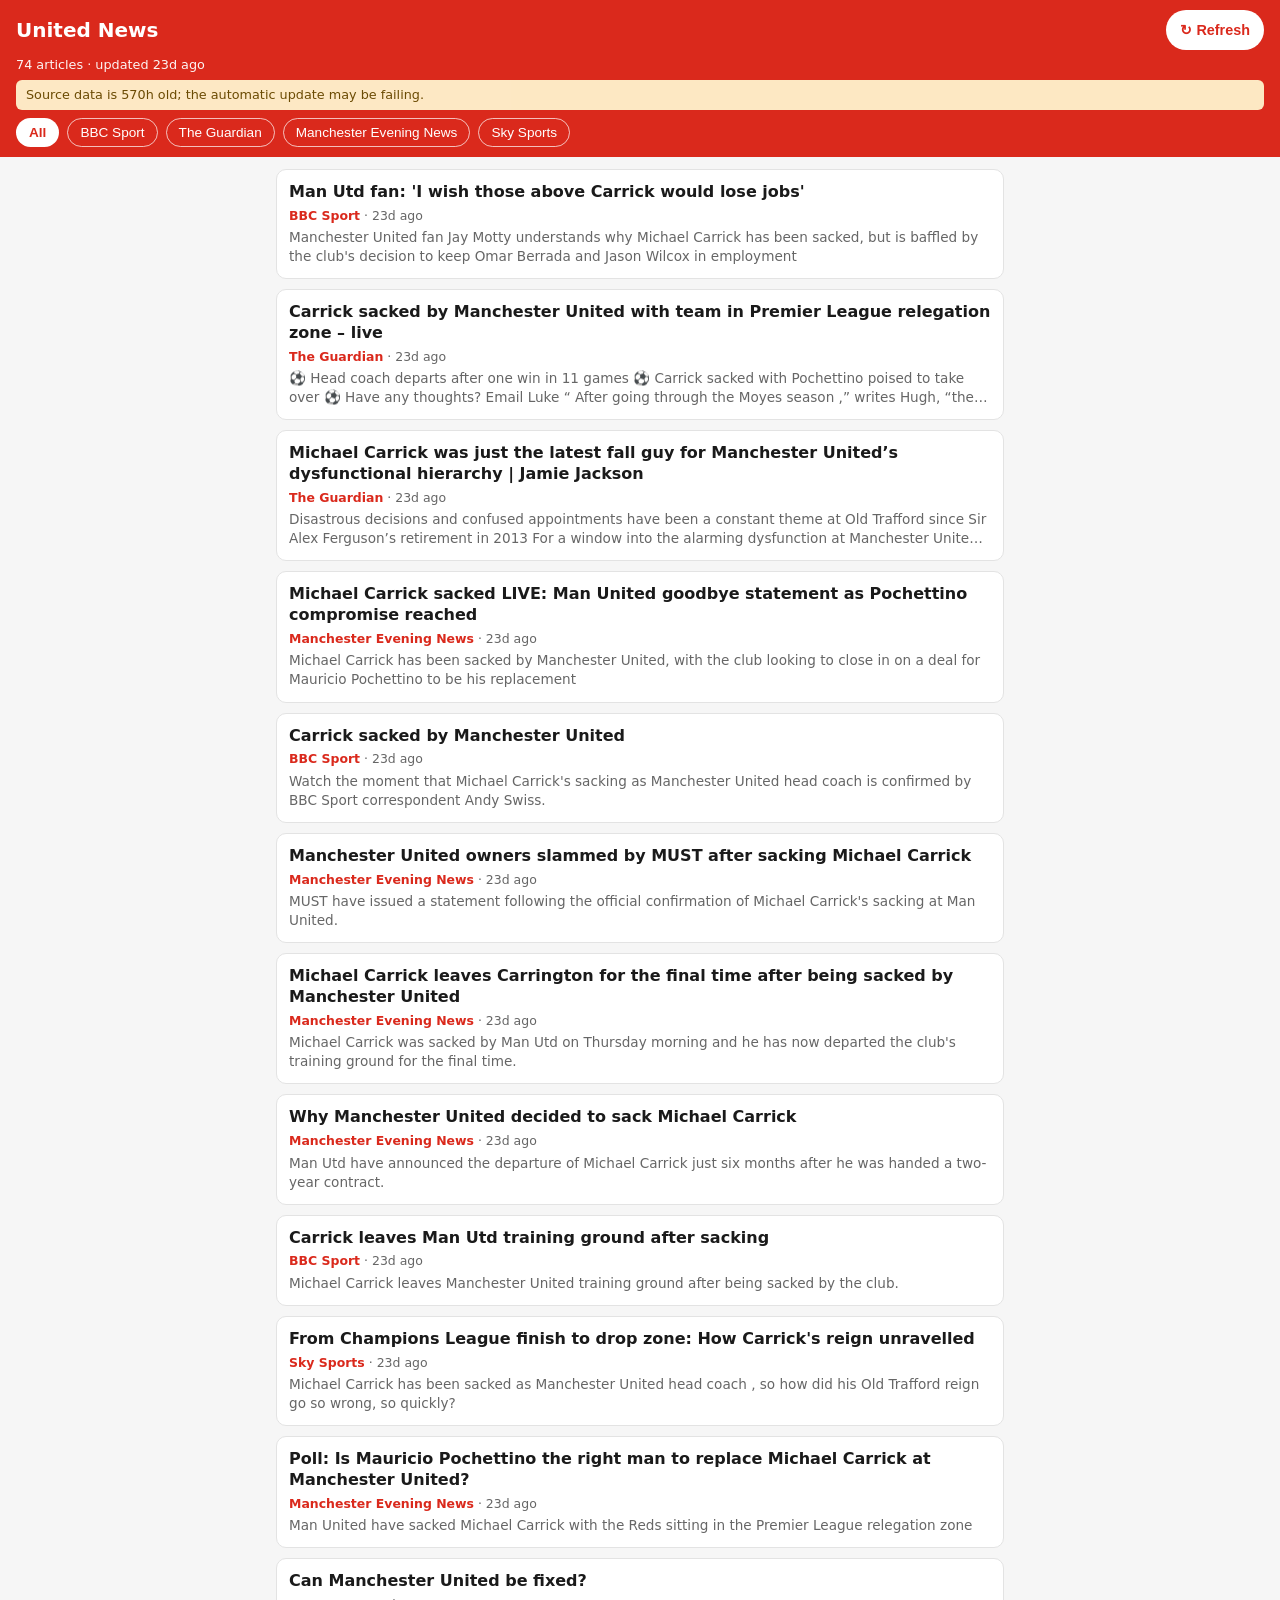
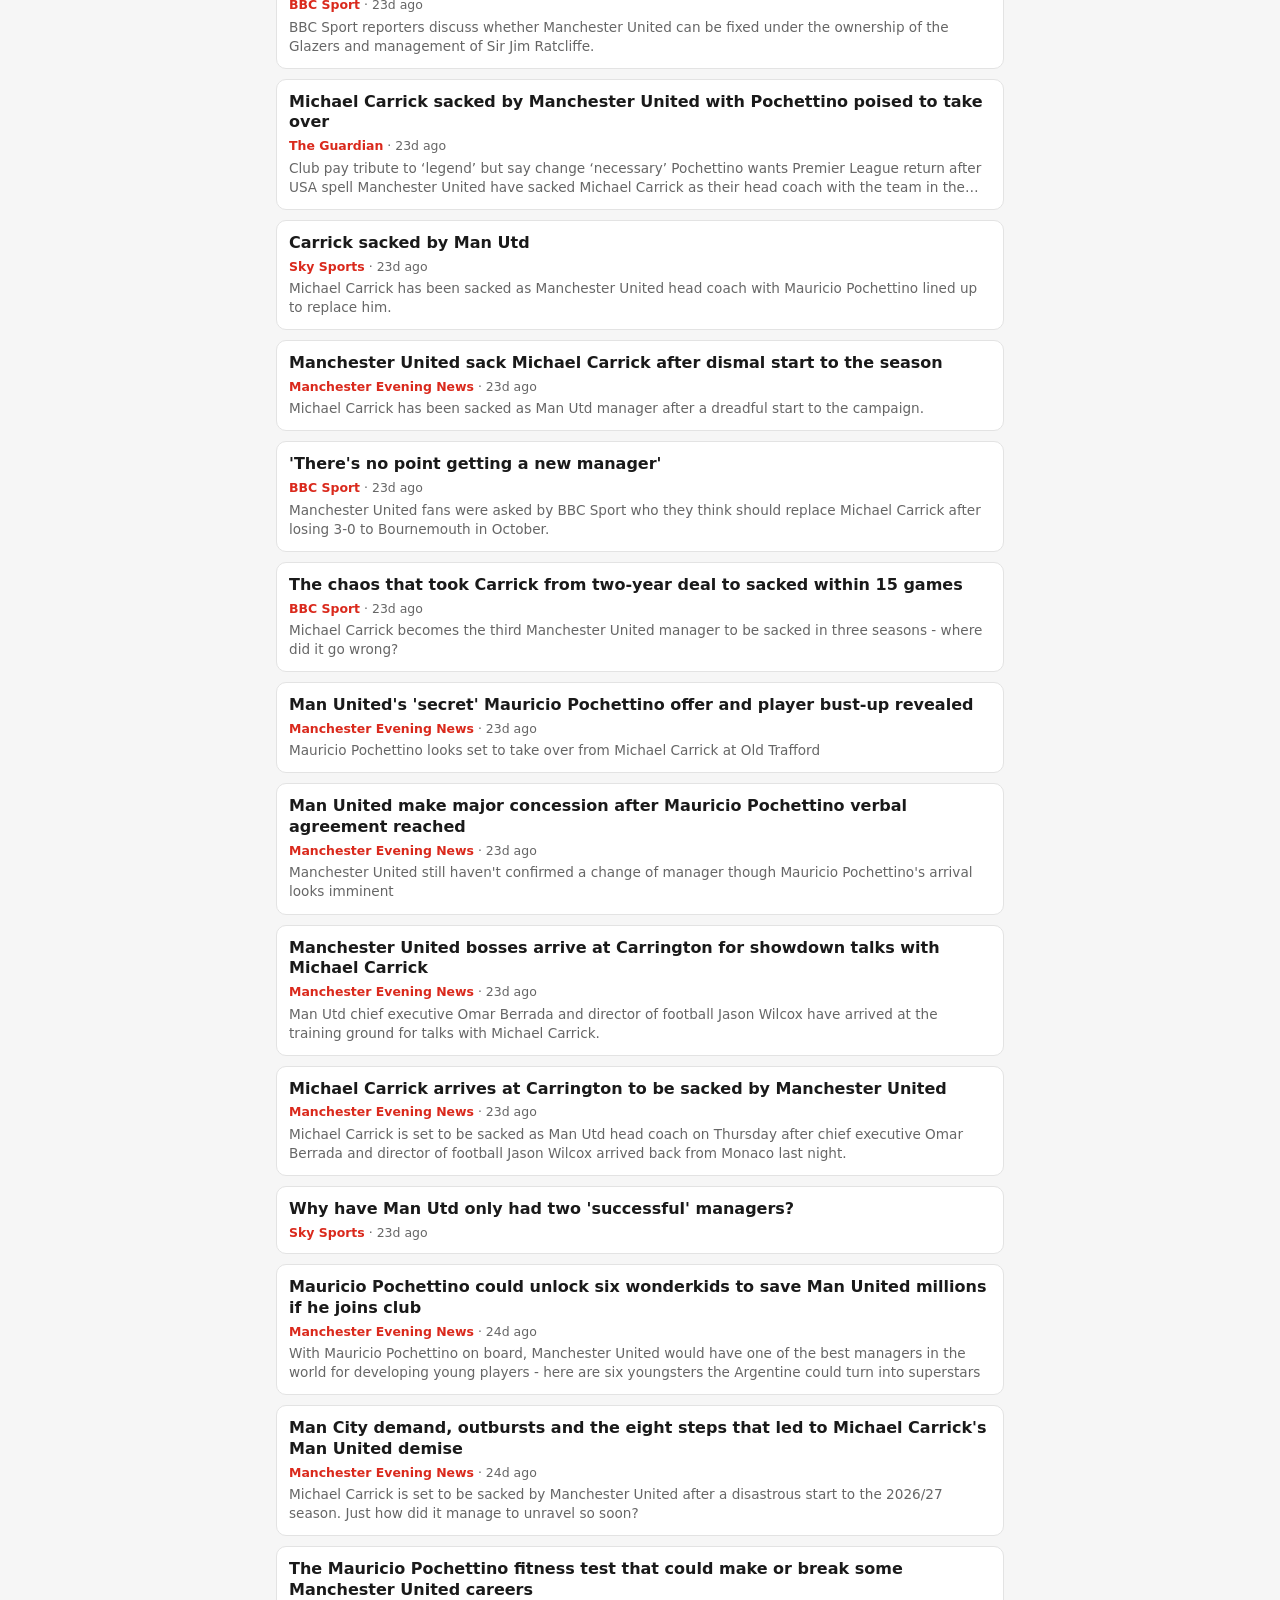
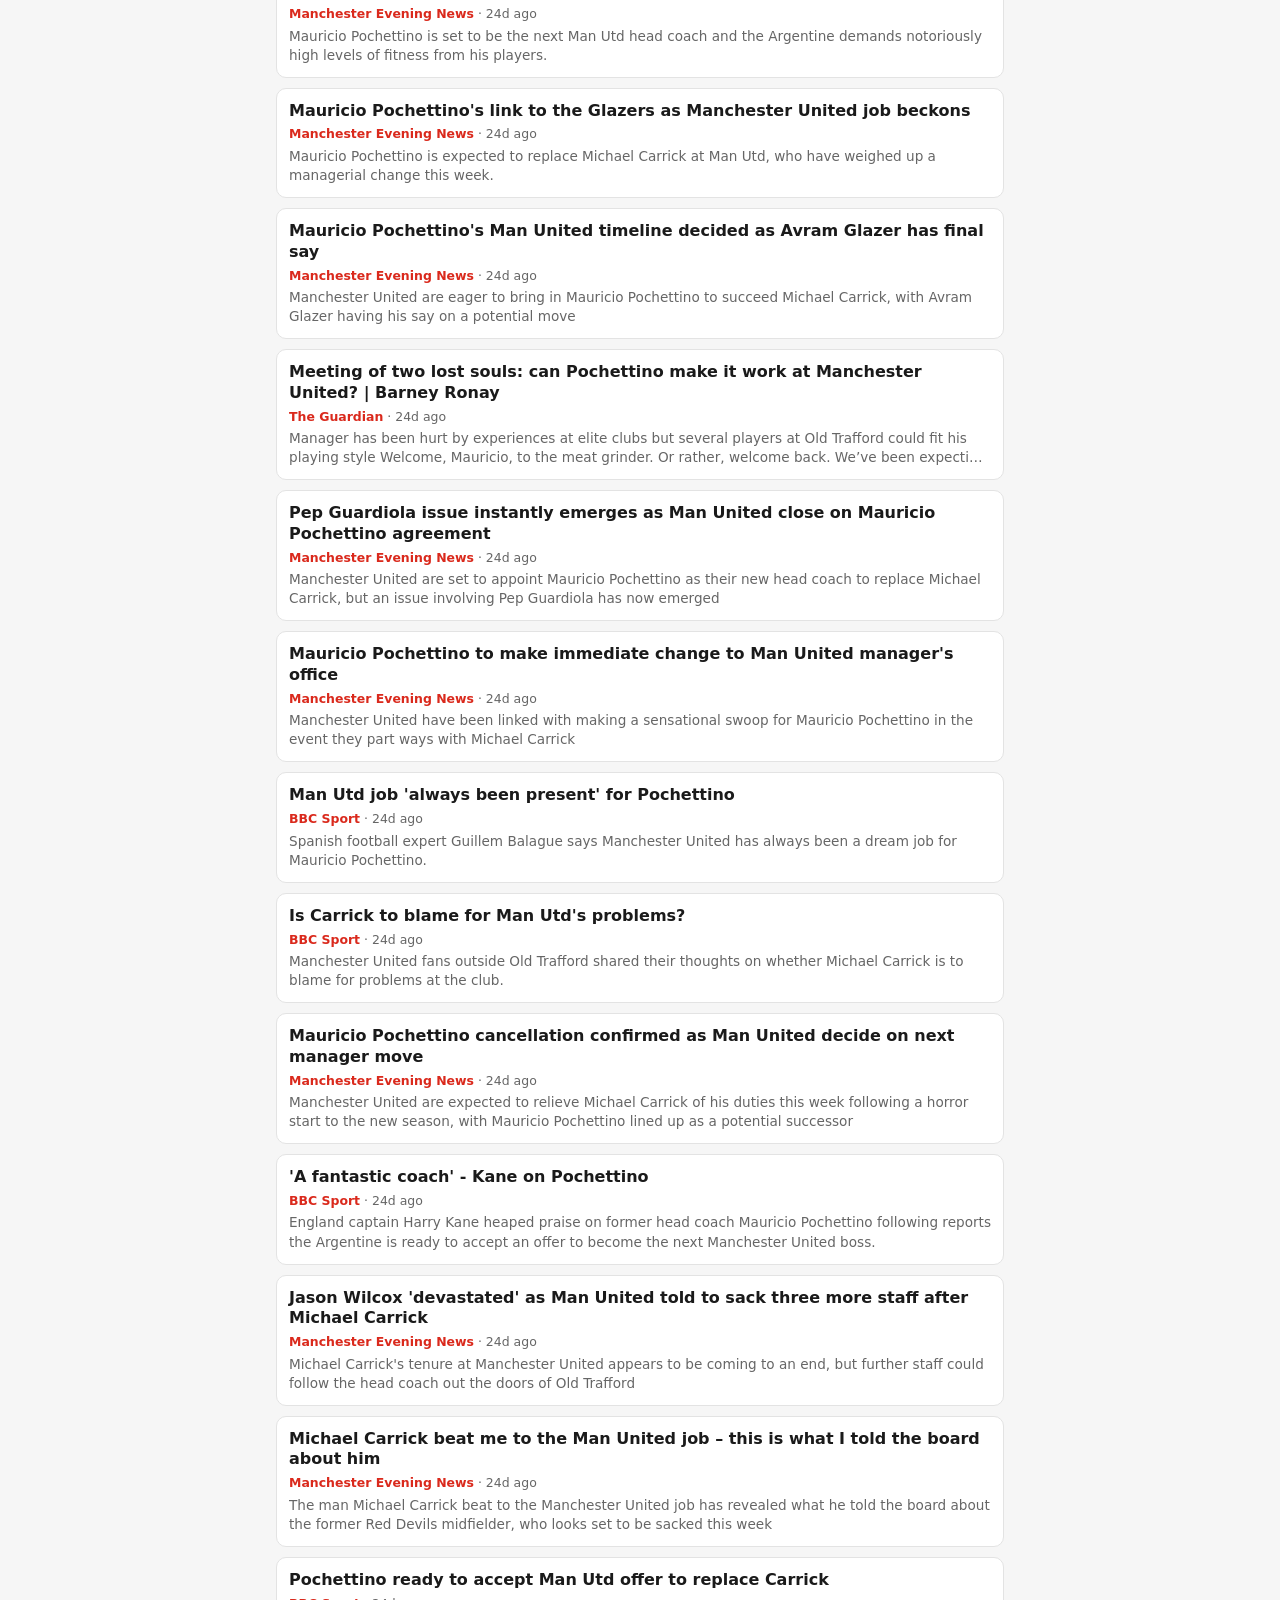
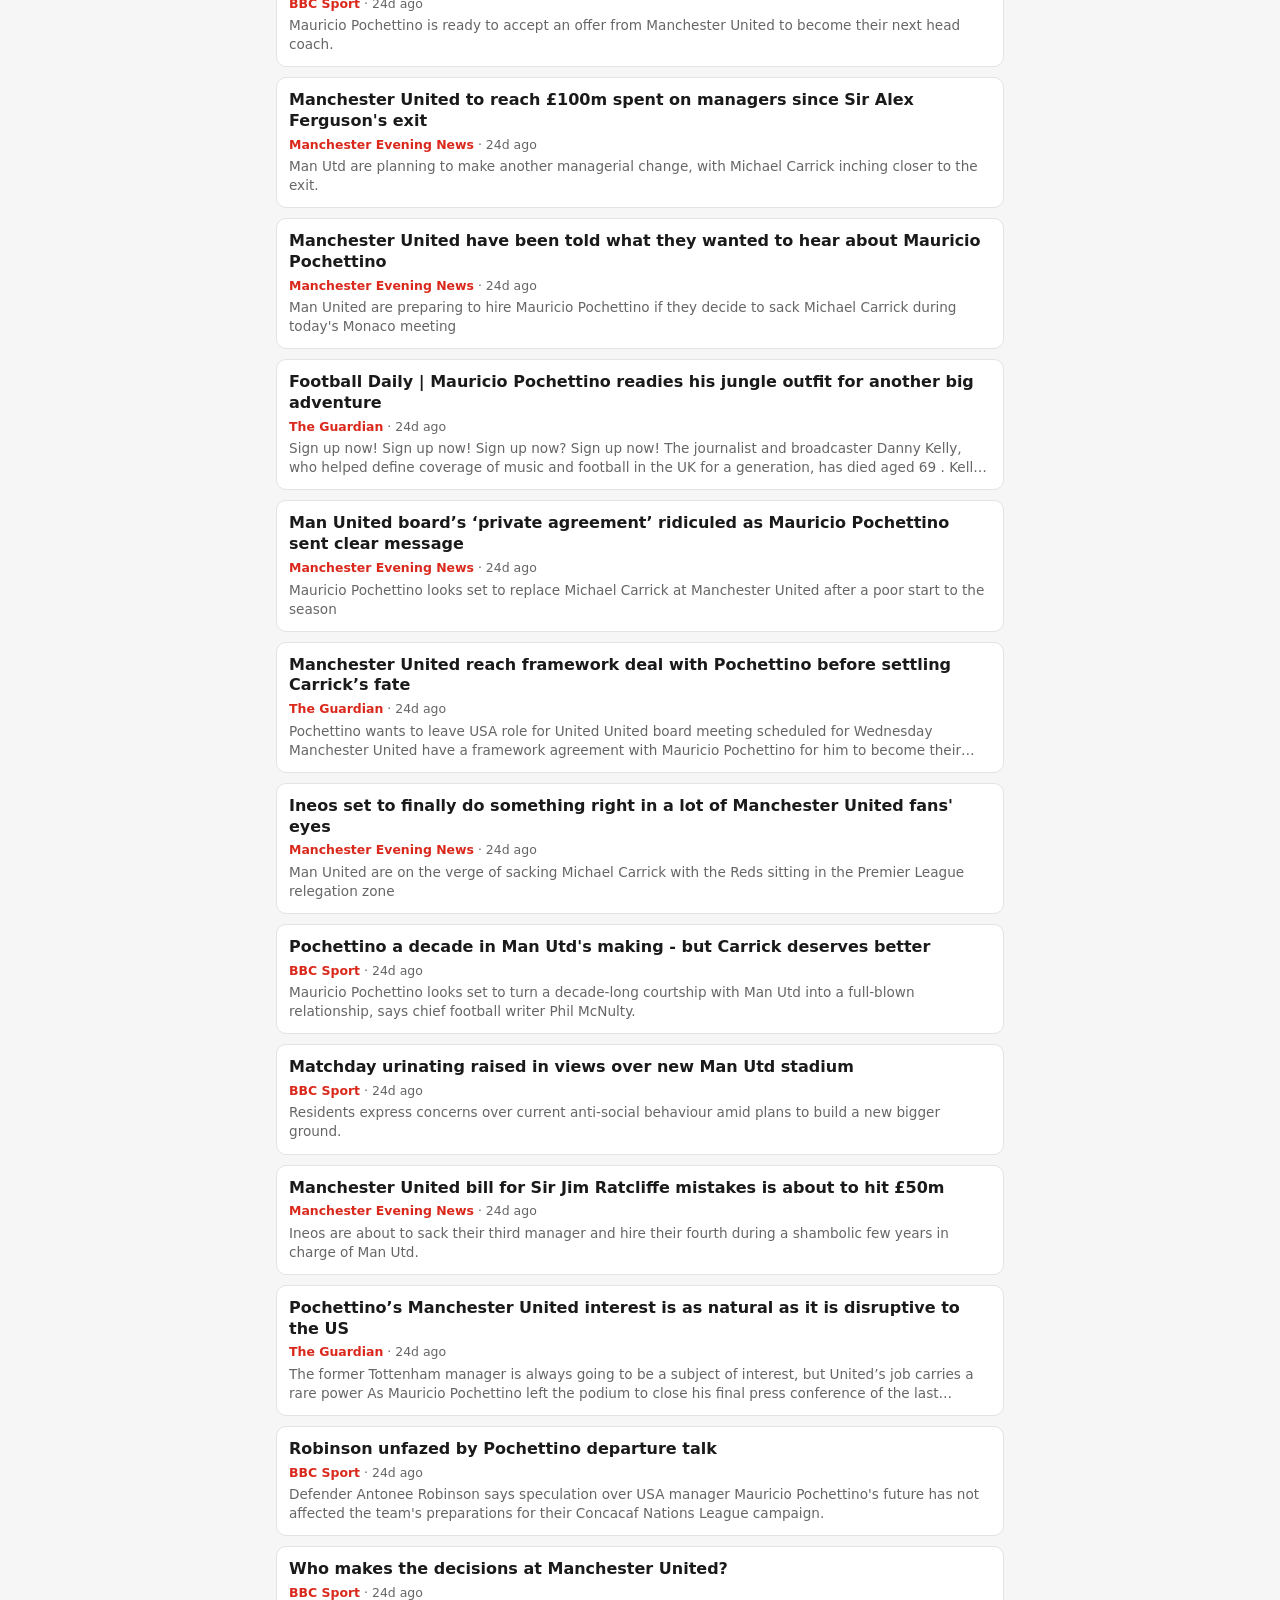
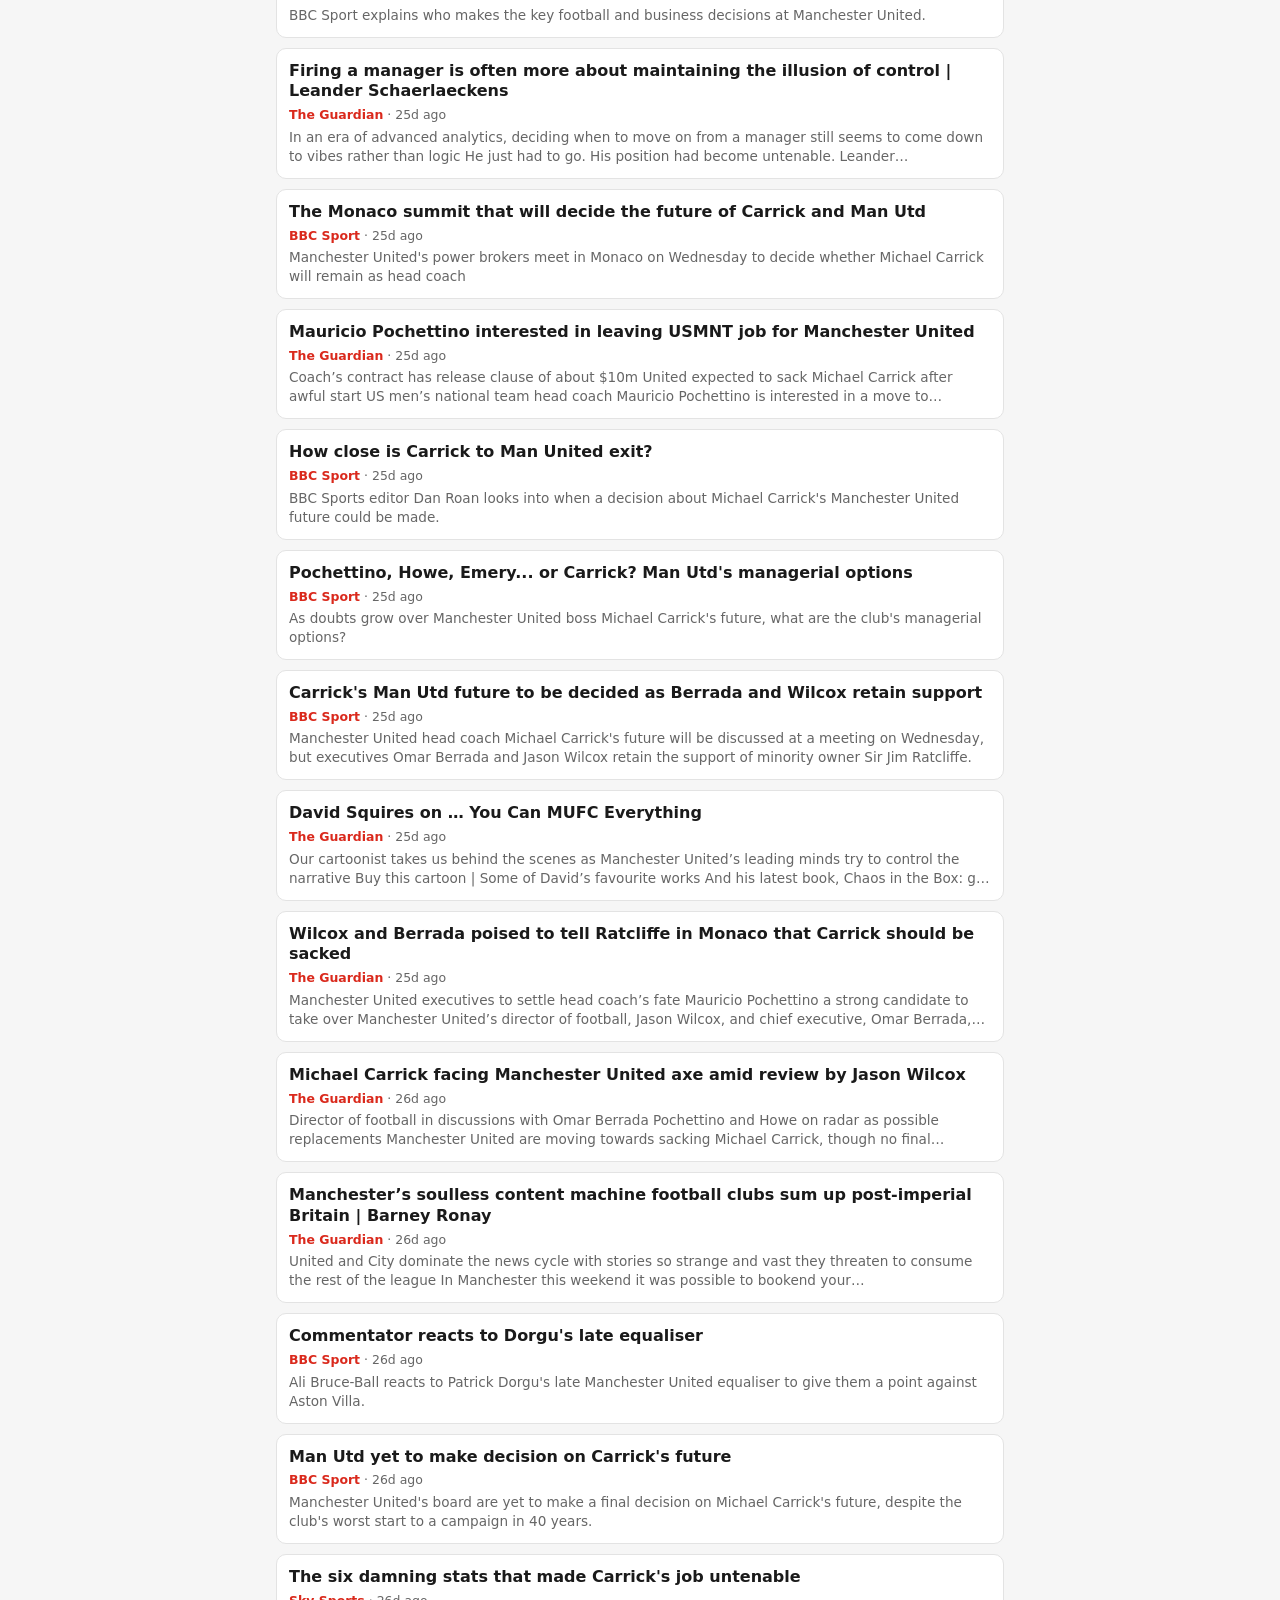
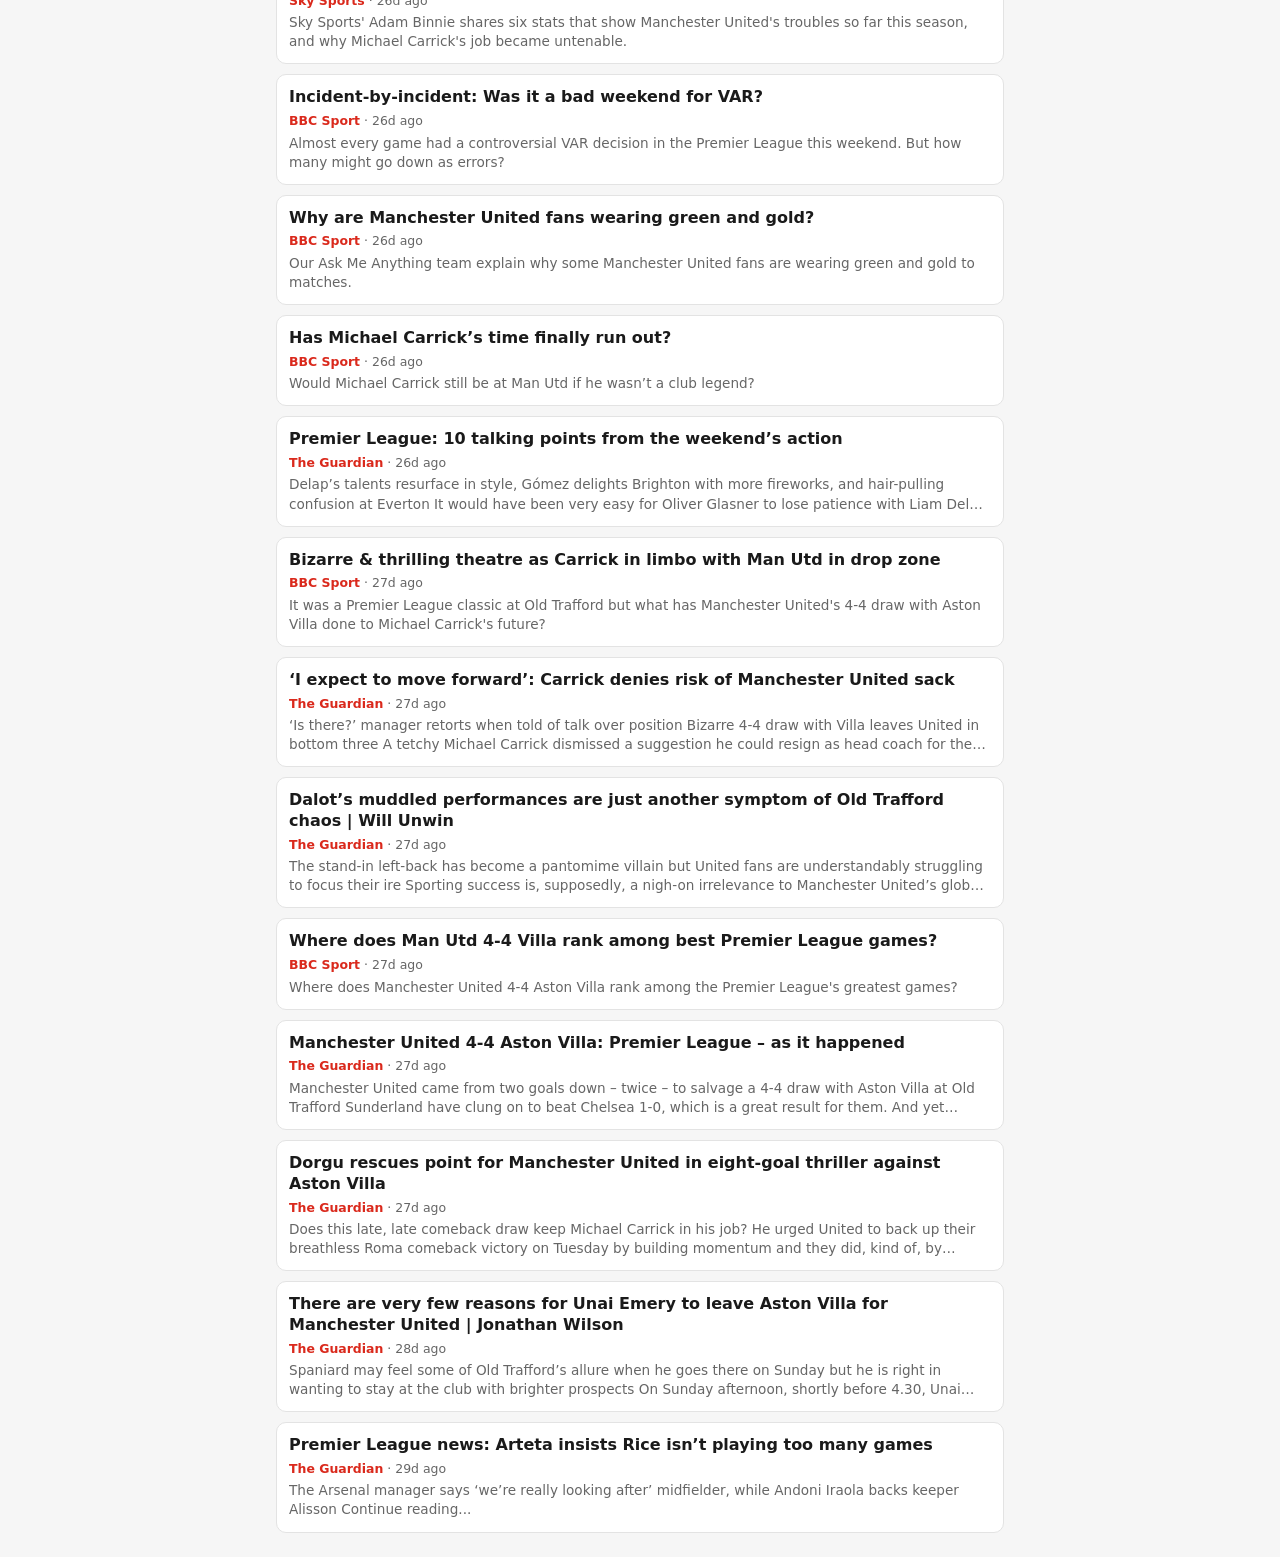
==== site/index.html @ 12876f73 "Initial commit: Man United news ingestion, PWA and update workflow Co-Authored-By: Claude Sonnet 5.5" ====
<!doctype html>
<html lang="en">
<head>
<meta charset="utf-8">
<meta name="viewport" content="width=device-width, initial-scale=1, viewport-fit=cover">
<title>United News</title>
<meta name="theme-color" content="#da291c">
<link rel="manifest" href="manifest.webmanifest">
<link rel="icon" href="icons/icon.svg" type="image/svg+xml">
<link rel="apple-touch-icon" href="icons/icon-192.png">
<link rel="stylesheet" href="style.css">
</head>
<body>
<header>
  <div class="bar">
    <h1>United News</h1>
    <button id="refresh" type="button" aria-label="Refresh news">&#x21bb; Refresh</button>
  </div>
  <p id="meta" aria-live="polite">Loading…</p>
  <p id="warn" hidden></p>
  <nav id="filters" aria-label="Filter by source"></nav>
</header>
<main>
  <ul id="list"></ul>
  <p id="empty" hidden>No articles to show.</p>
</main>
<script src="app.js"></script>
</body>
</html>
---- site/style.css ----
:root {
  --bg: #f6f6f6; --card: #fff; --text: #1a1a1a; --muted: #666; --red: #da291c; --border: #e3e3e3;
}
@media (prefers-color-scheme: dark) {
  :root { --bg: #121212; --card: #1e1e1e; --text: #eee; --muted: #999; --border: #333; }
}
* { box-sizing: border-box; }
body { margin: 0; background: var(--bg); color: var(--text);
  font: 16px/1.4 system-ui, -apple-system, "Segoe UI", Roboto, sans-serif; }
header { position: sticky; top: 0; z-index: 2; background: var(--red); color: #fff;
  padding: calc(env(safe-area-inset-top) + 10px) 16px 8px; }
.bar { display: flex; justify-content: space-between; align-items: center; gap: 12px; }
h1 { margin: 0; font-size: 1.25rem; }
#refresh { background: #fff; color: var(--red); border: 0; border-radius: 999px;
  padding: 8px 14px; font-weight: 600; font-size: .9rem; cursor: pointer; min-height: 40px; }
#refresh:disabled { opacity: .6; }
#meta, #warn { margin: 6px 0 0; font-size: .8rem; opacity: .95; }
#warn { background: #fff3cd; color: #664d03; padding: 6px 10px; border-radius: 6px; }
#filters { display: flex; gap: 8px; overflow-x: auto; padding: 8px 0 2px; scrollbar-width: none; }
#filters button { flex: none; border: 1px solid rgba(255,255,255,.7); background: transparent;
  color: #fff; border-radius: 999px; padding: 6px 12px; font-size: .85rem; cursor: pointer; }
#filters button[aria-pressed="true"] { background: #fff; color: var(--red); font-weight: 600; }
main { max-width: 760px; margin: 0 auto; padding: 12px 16px calc(env(safe-area-inset-bottom) + 24px); }
#list { list-style: none; margin: 0; padding: 0; display: grid; gap: 10px; }
.card { display: flex; gap: 12px; background: var(--card); border: 1px solid var(--border);
  border-radius: 10px; padding: 12px; color: inherit; text-decoration: none; }
.card:hover { border-color: var(--red); }
.card img { width: 96px; height: 64px; object-fit: cover; border-radius: 6px; flex: none; background: var(--border); }
.card h2 { margin: 0 0 4px; font-size: 1rem; line-height: 1.3; }
.card .info { font-size: .78rem; color: var(--muted); }
.card .info b { color: var(--red); }
.card .sum { margin: 4px 0 0; font-size: .85rem; color: var(--muted);
  display: -webkit-box; -webkit-line-clamp: 2; -webkit-box-orient: vertical; overflow: hidden; }
.new .info::after { content: " • NEW"; color: var(--red); font-weight: 700; }
#empty { text-align: center; color: var(--muted); }
@media (max-width: 480px) { .card img { width: 72px; height: 56px; } .sum { display: none; } }
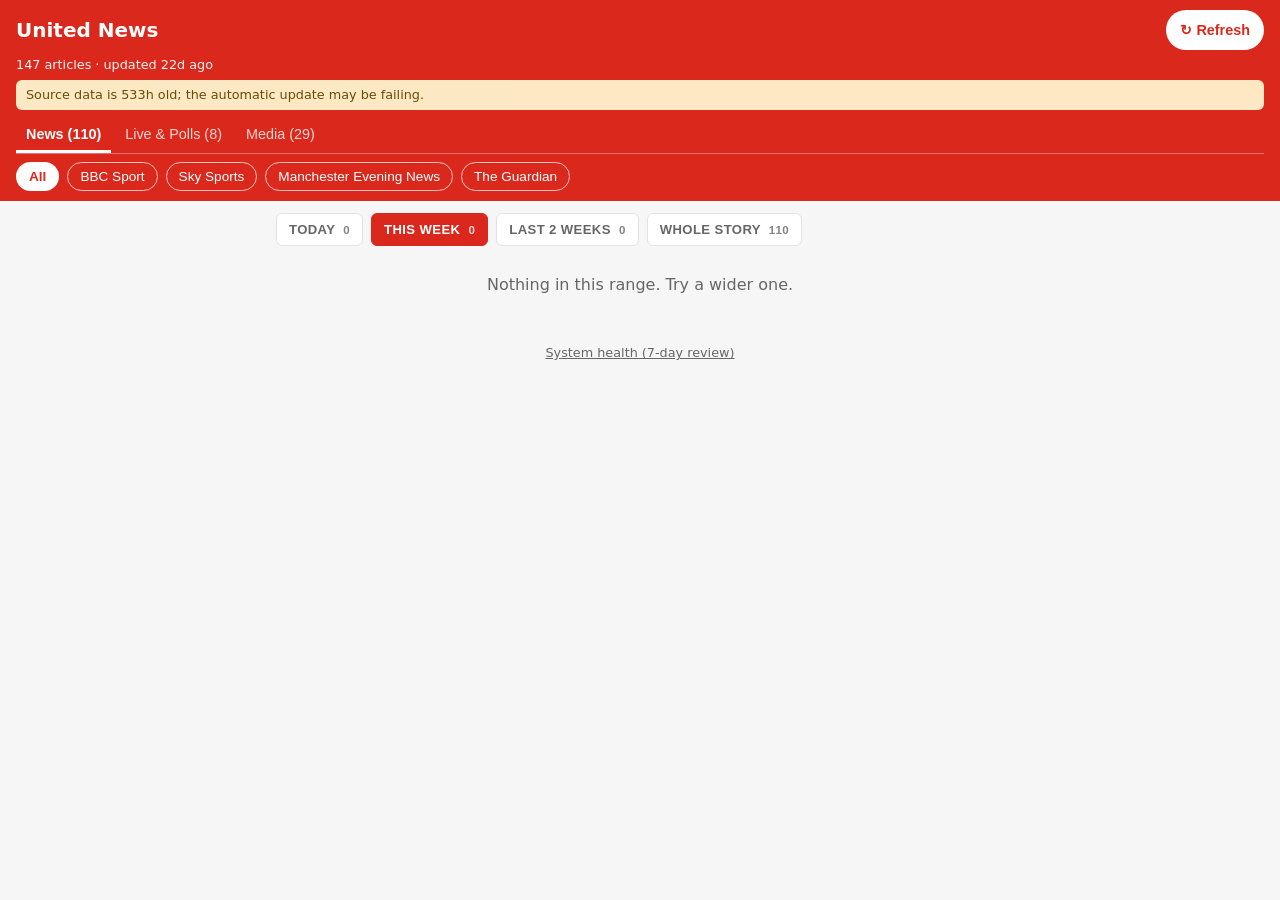
==== commit 58c3304d: "Add Live/Polls/Media sections, time-range filter, 7-day health review Co-Authored-By: Claude Sonnet " ====
--- a/site/index.html
+++ b/site/index.html
@@ -18,12 +18,15 @@
   </div>
   <p id="meta" aria-live="polite">Loading…</p>
   <p id="warn" hidden></p>
+  <nav id="tabs" aria-label="Section"></nav>
   <nav id="filters" aria-label="Filter by source"></nav>
 </header>
 <main>
+  <div id="ranges" role="group" aria-label="Time range"></div>
   <ul id="list"></ul>
-  <p id="empty" hidden>No articles to show.</p>
+  <p id="empty" hidden>Nothing in this range. Try a wider one.</p>
 </main>
+<footer><a href="health.html">System health (7-day review)</a></footer>
 <script src="app.js"></script>
 </body>
 </html>
--- a/site/style.css
+++ b/site/style.css
@@ -34,3 +34,20 @@
 .new .info::after { content: " • NEW"; color: var(--red); font-weight: 700; }
 #empty { text-align: center; color: var(--muted); }
 @media (max-width: 480px) { .card img { width: 72px; height: 56px; } .sum { display: none; } }
+
+/* Section tabs: underlined text row, distinct from the pill source filters */
+#tabs { display: flex; gap: 4px; margin-top: 8px; border-bottom: 1px solid rgba(255,255,255,.35); overflow-x: auto; scrollbar-width: none; }
+#tabs button { flex: none; background: transparent; border: 0; border-bottom: 3px solid transparent; color: rgba(255,255,255,.8);
+  padding: 8px 10px; font-size: .9rem; cursor: pointer; }
+#tabs button[aria-pressed="true"] { color: #fff; font-weight: 700; border-bottom-color: #fff; }
+.tag { display: inline-block; background: var(--red); color: #fff; border-radius: 4px; padding: 0 5px;
+  font-size: .68rem; font-weight: 700; letter-spacing: .03em; vertical-align: 1px; }
+footer { text-align: center; padding: 8px 16px calc(env(safe-area-inset-bottom) + 24px); font-size: .8rem; }
+footer a { color: var(--muted); }
+
+/* Time range row (Today / This week / ...) with counts */
+#ranges { display: flex; gap: 8px; overflow-x: auto; padding: 0 0 12px; scrollbar-width: none; }
+.range { flex: none; background: var(--card); color: var(--muted); border: 1px solid var(--border); border-radius: 6px;
+  padding: 8px 12px; font-size: .82rem; font-weight: 700; text-transform: uppercase; letter-spacing: .03em; cursor: pointer; }
+.range span { margin-left: 4px; font-size: .72rem; opacity: .8; }
+.range[aria-pressed="true"] { background: var(--red); color: #fff; border-color: var(--red); }
